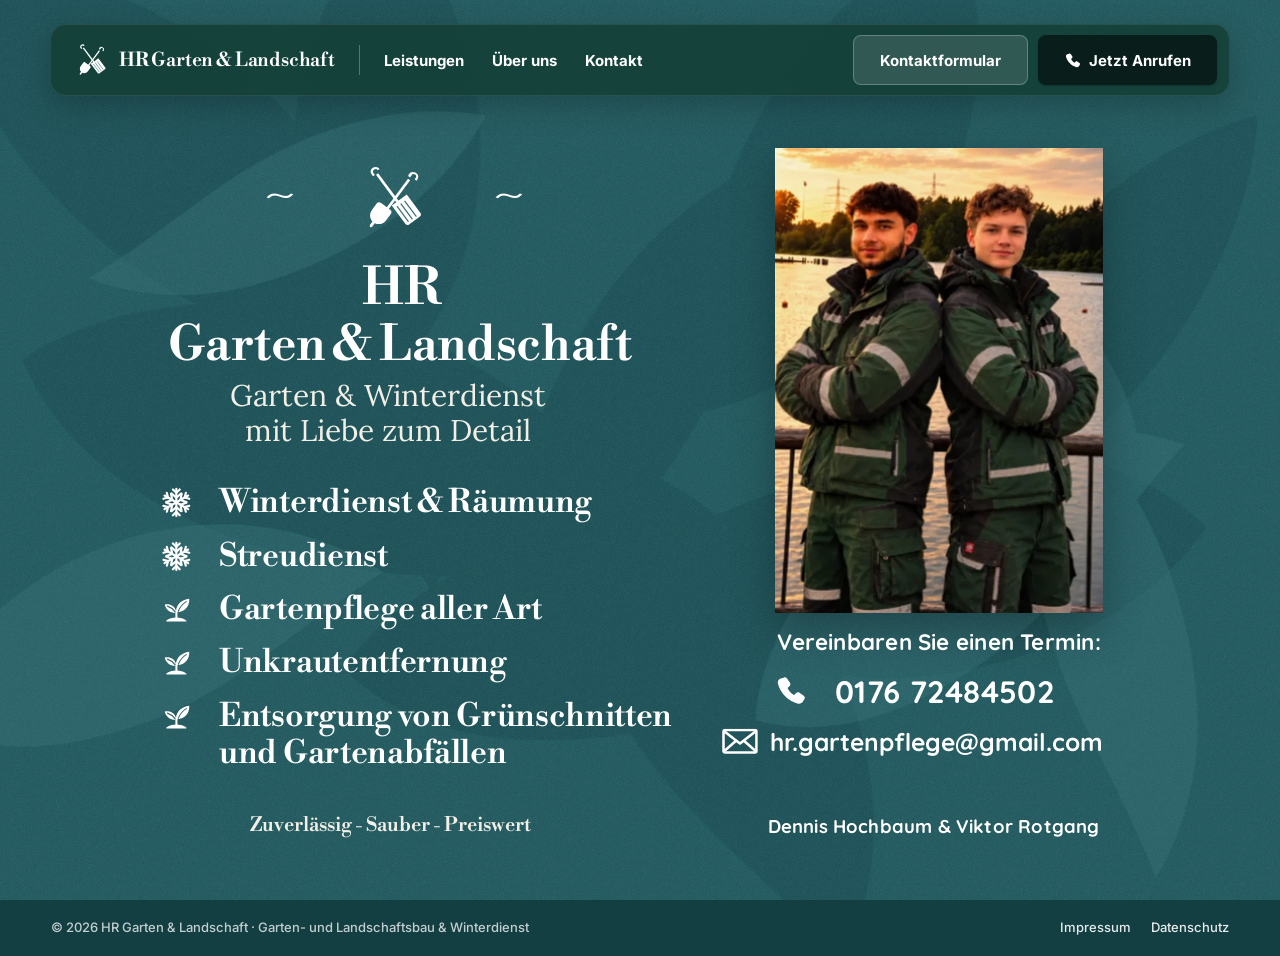
==== index.html @ 7cdb55f4 "Landingpage HR Garten & Landschaft Flyer als responsive Startseite, Kopfzeile im Stil von romas-gart" ====
<!DOCTYPE html>
<html lang="de">
<head>
  <meta charset="utf-8">
  <meta name="viewport" content="width=device-width, initial-scale=1">
  <title>HR Garten &amp; Landschaft – Garten- und Landschaftsbau &amp; Winterdienst</title>
  <meta name="description" content="HR Garten & Landschaft – Ihr Garten- und Landschaftsbau- und Winterdienstbetrieb: Winterdienst & Räumung, Streudienst, Gartenpflege aller Art, Unkrautentfernung und Entsorgung von Grünschnitt. Zuverlässig, sauber, preiswert.">
  <meta name="theme-color" content="#1d565b">
  <meta property="og:type" content="website">
  <meta property="og:title" content="HR Garten & Landschaft – Garten- und Landschaftsbau & Winterdienst">
  <meta property="og:description" content="Garten & Winterdienst mit Liebe zum Detail. Jetzt Termin vereinbaren: 0176 72484502">
  <meta property="og:image" content="assets/flyer.jpg">
  <link rel="icon" href="data:image/svg+xml,%3Csvg xmlns='http://www.w3.org/2000/svg' viewBox='0 0 64 64'%3E%3Crect width='64' height='64' rx='14' fill='%231d565b'/%3E%3Cg stroke='%23fff' stroke-width='4' stroke-linecap='round' fill='none'%3E%3Cpath d='M18 14l28 36M46 14L18 50'/%3E%3C/g%3E%3C/svg%3E">

  <link rel="preconnect" href="https://fonts.googleapis.com">
  <link rel="preconnect" href="https://fonts.gstatic.com" crossorigin>
  <link href="https://fonts.googleapis.com/css2?family=Inter:wght@500;700&family=Libre+Bodoni:wght@500;600;700&family=Lora:wght@400;500&family=Quicksand:wght@600;700&display=swap" rel="stylesheet">
  <link rel="stylesheet" href="styles.css">

  <script type="application/ld+json">
  {
    "@context": "https://schema.org",
    "@type": "LandscapingBusiness",
    "name": "HR Garten & Landschaft",
    "description": "Garten- und Landschaftsbau sowie Winterdienst: Winterdienst & Räumung, Streudienst, Gartenpflege, Unkrautentfernung, Entsorgung von Grünschnitt und Gartenabfällen.",
    "telephone": "+49 176 72484502",
    "email": "hr.gartenpflege@gmail.com",
    "founder": [{"@type": "Person", "name": "Dennis Hochbaum"}, {"@type": "Person", "name": "Viktor Rotgang"}],
    "image": "assets/flyer.jpg",
    "priceRange": "€",
    "makesOffer": [
      {"@type": "Offer", "itemOffered": {"@type": "Service", "name": "Winterdienst & Räumung"}},
      {"@type": "Offer", "itemOffered": {"@type": "Service", "name": "Streudienst"}},
      {"@type": "Offer", "itemOffered": {"@type": "Service", "name": "Gartenpflege aller Art"}},
      {"@type": "Offer", "itemOffered": {"@type": "Service", "name": "Unkrautentfernung"}},
      {"@type": "Offer", "itemOffered": {"@type": "Service", "name": "Entsorgung von Grünschnitten und Gartenabfällen"}}
    ]
  }
  </script>
</head>
<body>

  <!-- SVG-Symbole (Icons) -->
  <svg width="0" height="0" style="position:absolute" aria-hidden="true">
    <symbol id="i-snow" viewBox="0 0 48 48">
      <g fill="none" stroke="currentColor" stroke-width="3.2" stroke-linecap="round">
        <g id="arm"><path d="M24 4v40"/><path d="M24 10l-5-5M24 10l5-5M24 17l-7-6M24 17l7-6M24 38l-5 5M24 38l5 5M24 31l-7 6M24 31l7 6"/></g>
        <use href="#arm" transform="rotate(60 24 24)"/>
        <use href="#arm" transform="rotate(-60 24 24)"/>
      </g>
    </symbol>
    <symbol id="i-sprout" viewBox="0 0 48 48">
      <path fill="currentColor" d="M22.6 37.5V29c-7.2.2-13.9-3.8-15.6-12.2 7.9-1.3 14.6 2.2 16.4 9.2 1.3-8.8 7.5-16 19.6-17.5.6 11.3-6.3 18.7-17.4 19.9v9.1z"/>
      <path fill="none" stroke="rgba(29,86,91,.9)" stroke-width="1.6" stroke-linecap="round" d="M11 19.3c4.4 1.5 8.4 4.2 11.3 8.4M38.6 12.7c-5.3 3.2-9.3 7.9-11.7 14.2"/>
      <path fill="currentColor" d="M9 40.6c4-3.2 9-4.6 15-4.6s11 1.4 15 4.6c-.2 1-1 1.4-2.2 1.4H11.2c-1.2 0-2-.4-2.2-1.4z"/>
    </symbol>
    <symbol id="i-phone" viewBox="0 0 48 48">
      <path fill="currentColor" d="M14.2 4.6c1.6-.9 3.6-.5 4.7 1l4.5 6.4c1 1.5.9 3.5-.4 4.8l-3.1 3.1c1.9 4.3 5.2 8 9.5 10.4l3.2-3c1.3-1.2 3.3-1.4 4.8-.4l6.3 4.3c1.6 1.1 2 3.2 1 4.8l-2.2 3.7c-1.5 2.4-4.3 3.7-7.1 3.1C21.9 39.8 9.2 27.4 5.8 13.6c-.7-2.8.5-5.7 2.9-7.2z"/>
    </symbol>
    <symbol id="i-mail" viewBox="0 0 48 34">
      <g fill="none" stroke="currentColor" stroke-width="3.4" stroke-linejoin="round">
        <rect x="2" y="2" width="44" height="30" rx="2"/>
        <path d="M2 3l22 17L46 3M2 31l16-14M46 31L30 17"/>
      </g>
    </symbol>
    <symbol id="i-tools" viewBox="0 0 120 120">
      <!-- Spaten (links unten → rechts oben) -->
      <g fill="currentColor">
        <path d="M86 18a9 9 0 0 1 16 8l-2.4 3.2-3.3-2.4 2.3-3.1a4.4 4.4 0 0 0-8.3-3.3l-2.3 3.1-3.2-2.4z"/>
        <path d="M84.5 25.8l3.8 2.8-38.6 52-3.8-2.8z"/>
        <path d="M39.8 71.3l13.4 9.9c2.2 1.6 2.6 4.7 1 6.9l-8.7 11.7c-4.8 6.4-13 8.3-19.9 5l-4.5 6c-.9 1.2-2.6 1.4-3.7.6s-1.4-2.6-.5-3.7l4.4-6c-5.2-5.6-5.7-14-.9-20.4l8.7-11.8c1.7-2.2 4.8-2.7 7-1z"/>
      </g>
      <!-- Schneeschaufel (rechts unten → links oben) -->
      <g fill="currentColor">
        <path d="M18 14a9 9 0 0 1 16-5.7l-3.3 2.4a4.4 4.4 0 0 0-7.4 5.1l2.3 3.1-3.3 2.4-2.3-3.1A9 9 0 0 1 18 14z"/>
        <path d="M27.6 18.8l3.8-2.8 39.4 53.1-3.8 2.8z"/>
      </g>
      <path fill="currentColor" d="M63.6 67.6l18.7-13.9 24.4 32.8c1.5 2 1.1 4.8-.9 6.3L86.3 107c-2 1.5-4.8 1.1-6.3-.9L55.6 73.3z"/>
      <g stroke="rgba(29,86,91,.85)" stroke-width="2.2" stroke-linecap="round">
        <path d="M72 70.5l19.8 26.6M79 65.8l19.8 26.6M65.5 75.3l19.4 26.1"/>
      </g>
    </symbol>
  </svg>

  <!-- ============ Kopfzeile ============ -->
  <header class="site-header" id="top">
    <div class="header-bar">
      <a class="brand" href="#top" aria-label="HR Garten & Landschaft – Startseite">
        <svg class="brand-icon" aria-hidden="true"><use href="#i-tools"/></svg>
        <span class="brand-text"><strong>HR</strong> Garten &amp; Landschaft</span>
      </a>
      <span class="header-divider" aria-hidden="true"></span>
      <nav class="header-nav" aria-label="Hauptnavigation">
        <a href="#leistungen">Leistungen</a>
        <a href="#team">Über uns</a>
        <button type="button" class="nav-link-btn" data-open-contact>Kontakt</button>
      </nav>
      <div class="header-actions">
        <button type="button" class="btn btn-ghost" data-open-contact>
          <span class="btn-label-long">Kontaktformular</span><span class="btn-label-short">Kontakt</span>
        </button>
        <a class="btn btn-dark" href="tel:+4917672484502">
          <svg class="btn-icon" aria-hidden="true"><use href="#i-phone"/></svg>
          <span>Jetzt Anrufen</span>
        </a>
      </div>
    </div>
  </header>

  <!-- ============ Flyer ============ -->
  <main id="main">
    <section class="flyer" aria-label="HR Garten &amp; Landschaft – Garten- und Landschaftsbau und Winterdienst">
      <div class="flyer-bg" aria-hidden="true">
        <svg class="leaves" viewBox="0 0 2000 1400" preserveAspectRatio="xMidYMid slice">
          <defs>
            <!-- gestreiftes Palmblatt -->
            <g id="leaf">
              <path d="M0 0C120-60 320-40 460 60 560 130 620 230 640 330 520 300 380 300 260 250 120 190 30 110 0 0z"/>
              <g fill="none" stroke-width="22" stroke-linecap="round">
                <path d="M40 30C90 10 150 0 200 10M90 80c70-30 150-40 220-20M150 130c80-30 180-30 260 0M220 180c80-20 170-10 250 30M300 230c70-10 150 10 220 50"/>
              </g>
            </g>
            <g id="leaf2">
              <path d="M0 0c60 120 60 280 10 420-30 90-90 160-150 200 10-120-10-240 10-350C-110 150-60 60 0 0z"/>
            </g>
            <filter id="paper" x="0" y="0" width="100%" height="100%">
              <feTurbulence type="fractalNoise" baseFrequency=".9" numOctaves="3" seed="7" result="n"/>
              <feColorMatrix type="matrix" values="0 0 0 0 1  0 0 0 0 1  0 0 0 0 1  0 0 0 .09 0"/>
            </filter>
          </defs>

          <!-- dunkle Blätter -->
          <g fill="#154a4f" stroke="#154a4f" opacity=".55">
            <use href="#leaf" transform="translate(-60 -40) rotate(18) scale(1.3)"/>
            <use href="#leaf" transform="translate(620 -120) rotate(70) scale(1.1)"/>
            <use href="#leaf" transform="translate(40 560) rotate(-8) scale(1.45)"/>
            <use href="#leaf" transform="translate(900 700) rotate(35) scale(1.25)"/>
            <use href="#leaf" transform="translate(1500 -80) rotate(95) scale(1.2)"/>
            <use href="#leaf" transform="translate(1880 820) rotate(150) scale(1.3)"/>
            <use href="#leaf" transform="translate(540 1040) rotate(-30) scale(1.2)"/>
            <use href="#leaf2" transform="translate(1180 260) rotate(20) scale(1.3)"/>
            <use href="#leaf2" transform="translate(360 300) rotate(-40) scale(1.1)"/>
            <use href="#leaf2" transform="translate(1960 180) rotate(30) scale(1.4)"/>
          </g>
          <!-- helle Blätter -->
          <g fill="#2f6d72" stroke="#2f6d72" opacity=".45">
            <use href="#leaf" transform="translate(1180 1120) rotate(-60) scale(1.1)"/>
            <use href="#leaf" transform="translate(-120 1120) rotate(-45) scale(1.05)"/>
            <use href="#leaf2" transform="translate(760 180) rotate(55) scale(1.05)"/>
            <use href="#leaf2" transform="translate(1640 620) rotate(-25) scale(1.2)"/>
            <use href="#leaf" transform="translate(1320 380) rotate(10) scale(.8)"/>
          </g>
          <rect width="2000" height="1400" filter="url(#paper)"/>
        </svg>
      </div>

      <div class="flyer-inner">
        <!-- linke Spalte -->
        <div class="flyer-left">
          <div class="ornament" aria-hidden="true">
            <span class="tilde">~</span>
            <svg class="ornament-icon"><use href="#i-tools"/></svg>
            <span class="tilde">~</span>
          </div>

          <h1 class="title">
            <span class="title-hr">HR</span>
            <span class="title-main">Garten&nbsp;&amp;&nbsp;Landschaft</span>
          </h1>
          <p class="subtitle">Garten &amp; Winterdienst<br>mit Liebe zum Detail</p>
          <p class="visually-hidden">Ihr Betrieb für Garten- und Landschaftsbau und Winterdienst.</p>

          <ul class="services" id="leistungen" aria-label="Unsere Leistungen">
            <li><svg class="svc-icon" aria-hidden="true"><use href="#i-snow"/></svg><span>Winterdienst &amp; Räumung</span></li>
            <li><svg class="svc-icon" aria-hidden="true"><use href="#i-snow"/></svg><span>Streudienst</span></li>
            <li><svg class="svc-icon" aria-hidden="true"><use href="#i-sprout"/></svg><span>Gartenpflege aller Art</span></li>
            <li><svg class="svc-icon" aria-hidden="true"><use href="#i-sprout"/></svg><span>Unkrautentfernung</span></li>
            <li><svg class="svc-icon" aria-hidden="true"><use href="#i-sprout"/></svg><span>Entsorgung von Grünschnitten<br>und Gartenabfällen</span></li>
          </ul>

          <p class="tagline">Zuverlässig - Sauber - Preiswert</p>
        </div>

        <!-- rechte Spalte -->
        <div class="flyer-right" id="team">
          <figure class="photo">
            <picture>
              <source srcset="assets/team.webp" type="image/webp">
              <img src="assets/team.jpg" width="603" height="853"
                   alt="Dennis Hochbaum und Viktor Rotgang in grüner Arbeitskleidung am Seeufer bei Sonnenuntergang">
            </picture>
          </figure>

          <div class="contact">
            <p class="contact-lead">Vereinbaren Sie einen Termin:</p>
            <a class="contact-line contact-phone" href="tel:+4917672484502">
              <svg class="c-icon" aria-hidden="true"><use href="#i-phone"/></svg>
              <span>0176 72484502</span>
            </a>
            <a class="contact-line contact-mail" href="mailto:hr.gartenpflege@gmail.com">
              <svg class="c-icon c-icon-mail" aria-hidden="true"><use href="#i-mail"/></svg>
              <span>hr.gartenpflege@gmail.com</span>
            </a>
            <p class="names">Dennis Hochbaum &amp; Viktor Rotgang</p>
          </div>
        </div>
      </div>
    </section>
  </main>

  <footer class="site-footer">
    <span>© <span id="year">2026</span> HR Garten &amp; Landschaft · Garten- und Landschaftsbau &amp; Winterdienst</span>
    <nav aria-label="Rechtliches">
      <a href="impressum.html">Impressum</a>
      <a href="datenschutz.html">Datenschutz</a>
    </nav>
  </footer>

  <!-- ============ Kontaktformular ============ -->
  <dialog class="contact-dialog" id="contact-dialog" aria-labelledby="contact-title">
    <form class="contact-form" id="contact-form" novalidate>
      <button type="button" class="dialog-close" data-close-contact aria-label="Schließen">&times;</button>
      <h2 id="contact-title">Kontakt aufnehmen</h2>
      <p class="form-intro">Schreiben Sie uns – wir melden uns schnellstmöglich bei Ihnen zurück.</p>

      <div class="form-grid">
        <label class="field">
          <span>Name *</span>
          <input name="name" type="text" autocomplete="name" required>
        </label>
        <label class="field">
          <span>Telefon</span>
          <input name="telefon" type="tel" autocomplete="tel">
        </label>
        <label class="field field-full">
          <span>E-Mail *</span>
          <input name="email" type="email" autocomplete="email" required>
        </label>
        <label class="field field-full">
          <span>Adresse / Ort des Einsatzes</span>
          <input name="adresse" type="text" autocomplete="street-address">
        </label>
        <label class="field field-full">
          <span>Worum geht es?</span>
          <select name="leistung">
            <option>Winterdienst &amp; Räumung</option>
            <option>Streudienst</option>
            <option>Gartenpflege aller Art</option>
            <option>Unkrautentfernung</option>
            <option>Entsorgung von Grünschnitt / Gartenabfällen</option>
            <option>Sonstiges</option>
          </select>
        </label>
        <label class="field field-full">
          <span>Nachricht *</span>
          <textarea name="nachricht" rows="4" required placeholder="z. B. Grundstücksgröße, gewünschter Zeitraum …"></textarea>
        </label>
        <label class="consent field-full">
          <input type="checkbox" name="datenschutz" required>
          <span>Ich bin damit einverstanden, dass meine Angaben zur Bearbeitung meiner Anfrage verwendet werden (<a href="datenschutz.html" target="_blank">Datenschutz</a>). *</span>
        </label>
        <!-- Spam-Schutz (für Menschen unsichtbar) -->
        <input type="text" name="_honey" class="visually-hidden" tabindex="-1" autocomplete="off">
      </div>

      <p class="form-status" id="form-status" role="status" aria-live="polite"></p>
      <button type="submit" class="btn btn-submit">Anfrage senden</button>
    </form>
  </dialog>

  <script src="script.js"></script>
</body>
</html>
---- styles.css ----
/* ==========================================================
   HR Garten & Landschaft – Landingpage
   ========================================================== */

:root {
  --teal: #1d565b;
  --teal-deep: #174a4f;
  --teal-light: #2a6a70;
  --cream: #fbf8f1;
  --white: #ffffff;
  --header-bg: rgba(20, 62, 50, 0.82);
  --header-btn: rgba(0, 0, 0, 0.55);
  --ink: #1b2b2c;

  --f-serif: "Libre Bodoni", "Bodoni 72", Didot, Georgia, serif;
  --f-sub: "Lora", Georgia, serif;
  --f-round: "Quicksand", "Avenir Next", system-ui, sans-serif;
  --f-ui: "Inter", system-ui, -apple-system, "Segoe UI", sans-serif;
}

*,
*::before,
*::after { box-sizing: border-box; }

html { scroll-behavior: smooth; }

body {
  margin: 0;
  background: var(--teal);
  color: var(--cream);
  font-family: var(--f-ui);
  -webkit-font-smoothing: antialiased;
  text-rendering: optimizeLegibility;
}

img, svg { display: block; }

a { color: inherit; }

.visually-hidden {
  position: absolute !important;
  width: 1px; height: 1px;
  overflow: hidden;
  clip: rect(0 0 0 0);
  white-space: nowrap;
}

/* ---------------- Kopfzeile (Stil wie romas-gartenbau.de) ---------------- */

.site-header {
  position: fixed;
  inset: 24px 24px auto 24px;
  z-index: 50;
  display: flex;
  justify-content: center;
  pointer-events: none;
}

.header-bar {
  pointer-events: auto;
  width: 100%;
  max-width: 1180px;
  min-height: 72px;
  display: flex;
  align-items: center;
  gap: 24px;
  padding: 10px 12px 10px 24px;
  background: var(--header-bg);
  border: 1px solid rgba(255, 255, 255, 0.08);
  border-radius: 16px;
  box-shadow: 0 10px 30px rgba(0, 0, 0, 0.22);
  -webkit-backdrop-filter: blur(12px) saturate(1.2);
  backdrop-filter: blur(12px) saturate(1.2);
  transition: background .25s ease, box-shadow .25s ease;
}

.site-header.is-scrolled .header-bar {
  background: rgba(16, 52, 42, 0.94);
  box-shadow: 0 12px 34px rgba(0, 0, 0, 0.32);
}

.brand {
  display: flex;
  align-items: center;
  gap: 10px;
  text-decoration: none;
  color: var(--white);
  flex-shrink: 0;
}

.brand-icon { width: 34px; height: 34px; color: var(--white); }

.brand-text {
  font-family: var(--f-serif);
  font-weight: 600;
  font-size: 19px;
  letter-spacing: -0.01em;
  white-space: nowrap;
}

.header-divider {
  width: 1px;
  height: 30px;
  background: rgba(255, 255, 255, 0.28);
}

.header-nav {
  display: flex;
  align-items: center;
  gap: 28px;
  margin-right: auto;
}

.header-nav a,
.nav-link-btn {
  font: 700 15px/1 var(--f-ui);
  color: var(--white);
  text-decoration: none;
  background: none;
  border: 0;
  padding: 8px 0;
  cursor: pointer;
  position: relative;
}

.header-nav a::after,
.nav-link-btn::after {
  content: "";
  position: absolute;
  left: 0; right: 0; bottom: 2px;
  height: 2px;
  background: currentColor;
  transform: scaleX(0);
  transform-origin: left;
  transition: transform .2s ease;
}

.header-nav a:hover::after,
.nav-link-btn:hover::after,
.header-nav a:focus-visible::after,
.nav-link-btn:focus-visible::after { transform: scaleX(1); }

.header-actions { display: flex; align-items: center; gap: 10px; }

.btn {
  display: inline-flex;
  align-items: center;
  justify-content: center;
  gap: 8px;
  min-height: 50px;
  padding: 7px 26px;
  border-radius: 8px;
  font: 700 15px/1 var(--f-ui);
  text-decoration: none;
  cursor: pointer;
  border: 0;
  transition: transform .15s ease, background .2s ease, box-shadow .2s ease;
}

.btn:active { transform: translateY(1px); }

.btn-dark {
  background: var(--header-btn);
  color: var(--white);
  box-shadow: 0 0.5px 1.1px rgba(0,0,0,.12), 0 1.3px 2.8px rgba(0,0,0,.17);
}
.btn-dark:hover { background: rgba(0, 0, 0, 0.72); }

.btn-ghost {
  background: rgba(255, 255, 255, 0.12);
  color: var(--white);
  border: 1px solid rgba(255, 255, 255, 0.25);
}
.btn-ghost:hover { background: rgba(255, 255, 255, 0.2); }

.btn-icon { width: 17px; height: 17px; }

.btn-label-short { display: none; }

:focus-visible { outline: 2px solid #f3d9a4; outline-offset: 3px; }

/* ---------------- Flyer ---------------- */

.flyer {
  position: relative;
  min-height: 100vh;
  min-height: 100svh;
  overflow: hidden;
  background: var(--teal);
  padding: 128px clamp(16px, 4vw, 64px) 48px;
  display: flex;
  align-items: center;
}

.flyer-bg { position: absolute; inset: 0; }
.leaves { width: 100%; height: 100%; }

.flyer-inner {
  position: relative;
  width: 100%;
  max-width: 1320px;
  margin: 0 auto;
  display: grid;
  grid-template-columns: 1.15fr 1fr;
  gap: clamp(24px, 4vw, 72px);
  align-items: stretch;
}

/* linke Spalte */
.flyer-left {
  display: flex;
  flex-direction: column;
  padding-left: clamp(0px, 3vw, 48px);
}

.ornament {
  display: flex;
  align-items: center;
  justify-content: center;
  gap: clamp(40px, 6vw, 96px);
  width: min(100%, 560px);
  margin-bottom: clamp(18px, 3vw, 40px);
}

.tilde {
  font-family: var(--f-serif);
  font-size: clamp(40px, 4.4vw, 64px);
  line-height: 1;
  color: var(--white);
  transform: translateY(-4px) scaleX(1.4);
}

.ornament-icon { width: clamp(64px, 6.5vw, 100px); height: clamp(64px, 6.5vw, 100px); color: var(--white); }

.title {
  margin: 0;
  font-family: var(--f-serif);
  font-weight: 600;
  color: var(--white);
  width: min(100%, 560px);
  text-align: center;
  line-height: 1.05;
  letter-spacing: -0.015em;
}

.title-hr {
  display: block;
  font-size: clamp(44px, 4.8vw, 72px);
  margin-bottom: clamp(8px, 1.2vw, 18px);
}

.title-main {
  display: block;
  font-size: clamp(38px, 4.6vw, 68px);
  white-space: nowrap;
}

.subtitle {
  width: min(100%, 560px);
  margin: clamp(14px, 1.8vw, 26px) 0 0;
  text-align: center;
  font-family: var(--f-sub);
  font-size: clamp(22px, 2.5vw, 36px);
  line-height: 1.22;
  color: #f1efe6;
}

.services {
  list-style: none;
  margin: clamp(32px, 4.5vw, 64px) 0 0;
  padding: 0;
  display: grid;
  gap: clamp(14px, 1.9vw, 28px);
  scroll-margin-top: 140px;
}

.services li {
  display: grid;
  grid-template-columns: clamp(38px, 3.4vw, 52px) 1fr;
  align-items: start;
  gap: clamp(16px, 2.6vw, 38px);
  font-family: var(--f-serif);
  font-weight: 600;
  font-size: clamp(22px, 2.55vw, 38px);
  line-height: 1.12;
  color: var(--white);
  letter-spacing: -0.01em;
}

.svc-icon {
  width: 100%;
  height: auto;
  aspect-ratio: 1;
  color: var(--white);
  margin-top: -0.02em;
}

.tagline {
  width: min(100%, 560px);
  margin: clamp(28px, 4vw, 56px) 0 0;
  text-align: center;
  font-family: var(--f-serif);
  font-weight: 600;
  font-size: clamp(16px, 1.55vw, 22px);
  color: #f1efe6;
}

/* rechte Spalte */
.flyer-right {
  display: flex;
  flex-direction: column;
  align-items: center;
  scroll-margin-top: 120px;
}

.photo {
  margin: 0;
  width: min(100%, 520px);
  aspect-ratio: 603 / 853;
  box-shadow: 0 16px 40px rgba(0, 0, 0, 0.3);
}

.photo img {
  width: 100%;
  height: 100%;
  object-fit: cover;
}

.contact {
  width: 100%;
  display: flex;
  flex-direction: column;
  align-items: center;
  margin-top: clamp(22px, 2.6vw, 36px);
  font-family: var(--f-round);
  font-weight: 700;
  color: var(--white);
}

.contact-lead {
  margin: 0 0 clamp(14px, 1.8vw, 24px);
  font-size: clamp(19px, 2vw, 29px);
  letter-spacing: 0.01em;
}

.contact-line {
  display: grid;
  grid-template-columns: clamp(40px, 3.6vw, 56px) auto;
  align-items: center;
  gap: clamp(14px, 2vw, 28px);
  text-decoration: none;
}

.contact-line:hover span { text-decoration: underline; text-underline-offset: 5px; text-decoration-thickness: 2px; }

.contact-phone { font-size: clamp(28px, 3vw, 44px); letter-spacing: 0.01em; }
.contact-mail  { font-size: clamp(18px, 2vw, 30px); margin-top: clamp(8px, 1.2vw, 16px); }

.c-icon { width: 100%; height: auto; aspect-ratio: 1; color: var(--white); }
.c-icon-mail { aspect-ratio: 48 / 34; }

.names {
  margin: clamp(28px, 4vw, 56px) 0 0;
  font-size: clamp(15px, 1.5vw, 22px);
  letter-spacing: 0.01em;
}

/* ---------------- Footer ---------------- */

.site-footer {
  display: flex;
  flex-wrap: wrap;
  gap: 8px 24px;
  justify-content: space-between;
  align-items: center;
  padding: 18px clamp(16px, 4vw, 64px);
  background: #133f43;
  color: rgba(255, 255, 255, 0.75);
  font: 500 13px/1.5 var(--f-ui);
}

.site-footer nav { display: flex; gap: 20px; }
.site-footer a { color: rgba(255, 255, 255, 0.9); text-decoration: none; }
.site-footer a:hover { text-decoration: underline; }

/* ---------------- Kontaktformular (Dialog) ---------------- */

.contact-dialog {
  width: min(560px, calc(100vw - 32px));
  max-height: calc(100dvh - 32px);
  padding: 0;
  border: 0;
  border-radius: 18px;
  background: var(--cream);
  color: var(--ink);
  box-shadow: 0 30px 80px rgba(0, 0, 0, 0.45);
}

.contact-dialog::backdrop {
  background: rgba(8, 28, 30, 0.6);
  -webkit-backdrop-filter: blur(4px);
  backdrop-filter: blur(4px);
}

.contact-dialog[open] { animation: dialog-in .22s ease-out; }

@keyframes dialog-in {
  from { opacity: 0; transform: translateY(12px) scale(.98); }
  to   { opacity: 1; transform: none; }
}

.contact-form { position: relative; padding: 32px clamp(20px, 5vw, 36px) 30px; }

.contact-form h2 {
  margin: 0 0 6px;
  font-family: var(--f-serif);
  font-weight: 600;
  font-size: 30px;
  color: var(--teal);
}

.form-intro { margin: 0 0 22px; font: 500 15px/1.5 var(--f-ui); color: #4a5b5c; }

.dialog-close {
  position: absolute;
  top: 14px; right: 14px;
  width: 40px; height: 40px;
  border: 0;
  border-radius: 50%;
  background: rgba(29, 86, 91, 0.08);
  color: var(--teal);
  font-size: 26px;
  line-height: 1;
  cursor: pointer;
}
.dialog-close:hover { background: rgba(29, 86, 91, 0.16); }

.form-grid {
  display: grid;
  grid-template-columns: 1fr 1fr;
  gap: 14px 14px;
}

.field { display: flex; flex-direction: column; gap: 6px; }
.field-full { grid-column: 1 / -1; }

.field > span { font: 700 13px/1 var(--f-ui); color: #2f4546; }

.field input,
.field select,
.field textarea {
  width: 100%;
  font: 500 16px/1.4 var(--f-ui);
  color: var(--ink);
  background: var(--white);
  border: 1.5px solid #cfd8d6;
  border-radius: 10px;
  padding: 11px 13px;
  transition: border-color .15s ease, box-shadow .15s ease;
}

.field textarea { resize: vertical; min-height: 104px; }

.field input:focus,
.field select:focus,
.field textarea:focus {
  outline: none;
  border-color: var(--teal);
  box-shadow: 0 0 0 3px rgba(29, 86, 91, 0.18);
}

.field .is-invalid,
.field input[aria-invalid="true"],
.field textarea[aria-invalid="true"] { border-color: #b3261e; }

.consent {
  display: flex;
  gap: 10px;
  align-items: flex-start;
  font: 500 13px/1.45 var(--f-ui);
  color: #4a5b5c;
}
.consent input { margin-top: 2px; width: 18px; height: 18px; accent-color: var(--teal); flex-shrink: 0; }
.consent a { color: var(--teal); }
.consent.is-invalid span { color: #b3261e; }

.form-status { min-height: 1.4em; margin: 16px 0 12px; font: 600 14px/1.4 var(--f-ui); }
.form-status.is-error { color: #b3261e; }
.form-status.is-ok { color: #1f6b3a; }

.btn-submit {
  width: 100%;
  background: var(--teal);
  color: var(--white);
  font-size: 16px;
}
.btn-submit:hover { background: var(--teal-deep); }
.btn-submit[disabled] { opacity: .6; cursor: progress; }

/* ---------------- Responsive ---------------- */

@media (max-width: 1080px) {
  .header-nav { display: none; }
  .header-divider { display: none; }
  .header-actions { margin-left: auto; }
}

@media (max-width: 900px) {
  .flyer { padding-top: 120px; }
  .flyer-inner { grid-template-columns: 1fr; gap: 48px; }
  .flyer-left { padding-left: 0; align-items: center; }
  .services { justify-self: center; }
  .photo { width: min(100%, 440px); }
}

@media (max-width: 600px) {
  .site-header { inset: 12px 12px auto 12px; }
  .header-bar { min-height: 60px; padding: 8px 8px 8px 14px; gap: 10px; border-radius: 14px; }
  .brand-icon { width: 28px; height: 28px; }
  .brand { gap: 8px; }
  .brand-text { font-size: 14.5px; }
  .header-actions { gap: 6px; }
  .brand-text strong { font-weight: 700; }
  .btn { min-height: 44px; padding: 6px 12px; font-size: 14px; }
  .btn-label-long { display: none; }
  .btn-label-short { display: inline; }
  .btn-dark span { display: none; }
  .btn-dark { padding: 6px 13px; }
  .btn-icon { width: 18px; height: 18px; }
  .flyer { padding-top: 104px; }
  .title-main { white-space: normal; }
  .services li { gap: 14px; }
  .form-grid { grid-template-columns: 1fr; }
}

@media (max-width: 370px) {
  .brand-text { font-size: 13px; }
  .brand-icon { width: 24px; height: 24px; }
}

@media (prefers-reduced-motion: reduce) {
  html { scroll-behavior: auto; }
  .contact-dialog[open] { animation: none; }
}

/* ---------------- Desktop: Flyer 1:1 ----------------
   Der Flyer wird als Fläche im Originalformat (2000 × 1403) gesetzt.
   Alle Positionen/Schriftgrößen in cqw (1cqw = 20 px im Original),
   so skaliert alles proportional und passt immer komplett auf den Bildschirm. */

@media (min-width: 901px) and (min-aspect-ratio: 5/4) {
  .flyer {
    padding: 112px 24px 20px;
    justify-content: center;
  }

  .flyer-inner {
    display: block;
    width: min(100%, calc((100vh - 136px) * 1.4255));
    width: min(100%, calc((100svh - 136px) * 1.4255));
    max-width: none;
    aspect-ratio: 2000 / 1403;
    container-type: inline-size;
    margin: 0 auto;
    padding: 0;
  }

  .flyer-left,
  .flyer-right,
  .contact { display: contents; }

  .flyer-inner > * > *,
  .contact > *, .title > * { position: absolute; margin: 0; }

  /* zentriert an (x, y) */
  .ornament,
  .title-hr, .title-main,
  .subtitle, .tagline,
  .contact-lead, .names { transform: translate(-50%, -50%); }

  .ornament    { left: 27.5cqw; top: 7.75cqw; width: auto; gap: 6.5cqw; }
  .tilde       { font-size: 3.6cqw; transform: translateY(-.3cqw) scaleX(1.5); }
  .ornament-icon { width: 6.2cqw; height: 6.2cqw; }

  .title       { display: contents; }
  .title-hr    { left: 28.1cqw; top: 16.2cqw; font-size: 4.7cqw; line-height: 1; }
  .title-main  { left: 28cqw;   top: 21.3cqw; font-size: 4.45cqw; line-height: 1; }

  .subtitle    { left: 26.9cqw; top: 27.4cqw; width: auto; white-space: nowrap;
                 font-size: 2.75cqw; line-height: 3.15cqw; }

  .services    { left: 6cqw; top: 34cqw; gap: 1.45cqw; }
  .services li { grid-template-columns: 3cqw auto; gap: 2.4cqw;
                 font-size: 2.95cqw; line-height: 3.45cqw; white-space: nowrap; }
  .svc-icon    { margin-top: .2cqw; }

  .tagline     { left: 27.1cqw; top: 65.3cqw; width: auto; white-space: nowrap; font-size: 1.8cqw; }

  .photo       { left: 62.4cqw; top: 3.15cqw; width: 30.2cqw; height: 42.7cqw; }

  .contact-lead  { left: 77.5cqw; top: 48.5cqw; white-space: nowrap; font-size: 2.05cqw; }
  .contact-line  { transform: translateY(-50%); }
  .contact-phone { left: 62.35cqw; top: 53cqw;   grid-template-columns: 3cqw auto; gap: 2.6cqw; font-size: 2.85cqw; }
  .contact-mail  { left: 57.6cqw;  top: 57.6cqw; grid-template-columns: 3.3cqw auto; gap: 1.1cqw; font-size: 2.25cqw; }
  .names         { left: 77cqw; top: 65.4cqw; white-space: nowrap; font-size: 1.7cqw; }
}
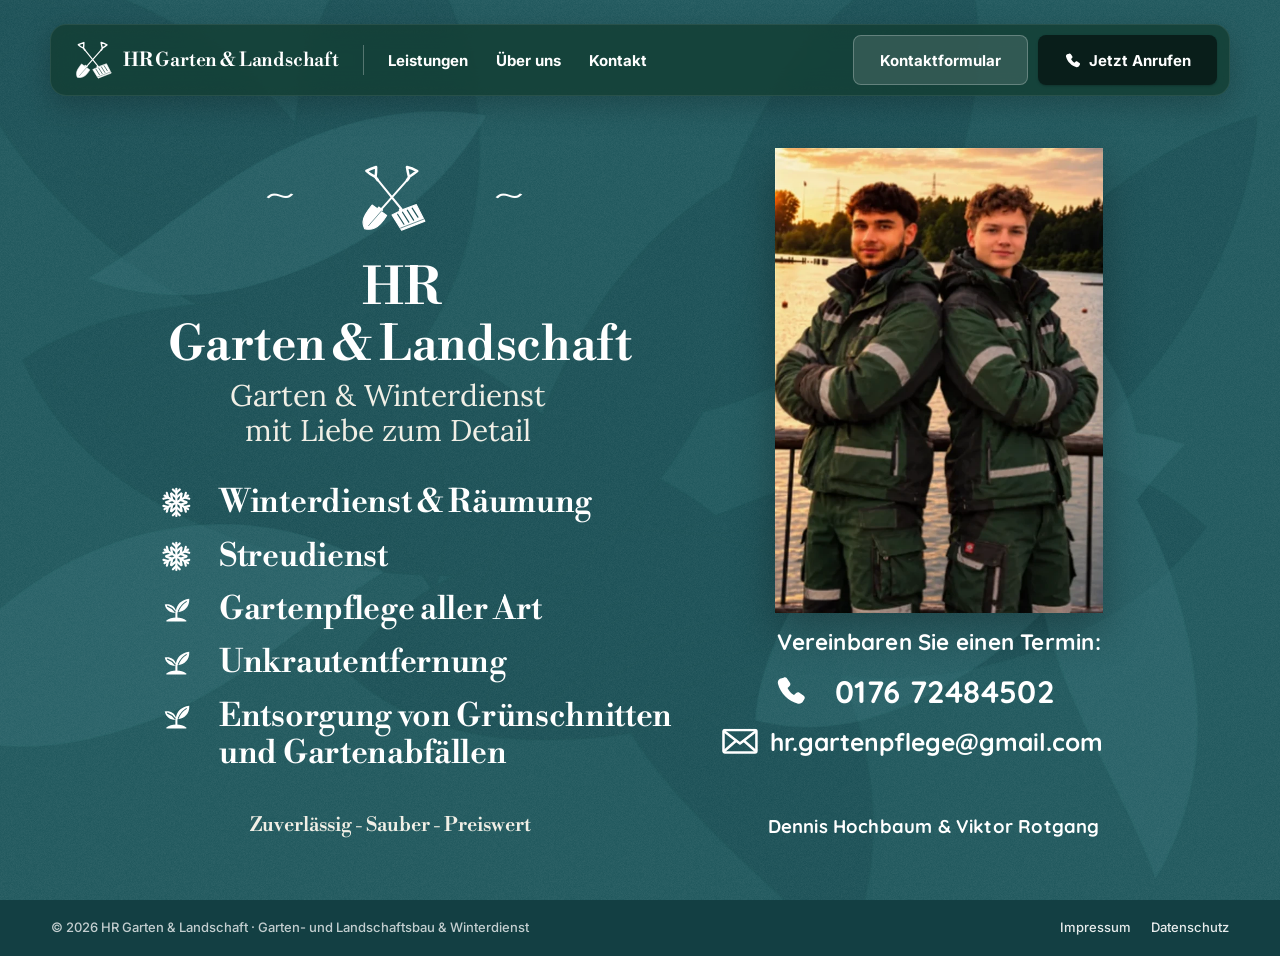
==== commit c0a61b24: "Logo neu gezeichnet: Spaten & Schneeschieber wie im Flyer Co-Authored-By: Claude Opus 5.5 <noreply@a" ====
--- a/index.html
+++ b/index.html
@@ -63,21 +63,30 @@
         <path d="M2 3l22 17L46 3M2 31l16-14M46 31L30 17"/>
       </g>
     </symbol>
-    <symbol id="i-tools" viewBox="0 0 120 120">
-      <!-- Spaten (links unten → rechts oben) -->
-      <g fill="currentColor">
-        <path d="M86 18a9 9 0 0 1 16 8l-2.4 3.2-3.3-2.4 2.3-3.1a4.4 4.4 0 0 0-8.3-3.3l-2.3 3.1-3.2-2.4z"/>
-        <path d="M84.5 25.8l3.8 2.8-38.6 52-3.8-2.8z"/>
-        <path d="M39.8 71.3l13.4 9.9c2.2 1.6 2.6 4.7 1 6.9l-8.7 11.7c-4.8 6.4-13 8.3-19.9 5l-4.5 6c-.9 1.2-2.6 1.4-3.7.6s-1.4-2.6-.5-3.7l4.4-6c-5.2-5.6-5.7-14-.9-20.4l8.7-11.8c1.7-2.2 4.8-2.7 7-1z"/>
-      </g>
-      <!-- Schneeschaufel (rechts unten → links oben) -->
-      <g fill="currentColor">
-        <path d="M18 14a9 9 0 0 1 16-5.7l-3.3 2.4a4.4 4.4 0 0 0-7.4 5.1l2.3 3.1-3.3 2.4-2.3-3.1A9 9 0 0 1 18 14z"/>
-        <path d="M27.6 18.8l3.8-2.8 39.4 53.1-3.8 2.8z"/>
-      </g>
-      <path fill="currentColor" d="M63.6 67.6l18.7-13.9 24.4 32.8c1.5 2 1.1 4.8-.9 6.3L86.3 107c-2 1.5-4.8 1.1-6.3-.9L55.6 73.3z"/>
-      <g stroke="rgba(29,86,91,.85)" stroke-width="2.2" stroke-linecap="round">
-        <path d="M72 70.5l19.8 26.6M79 65.8l19.8 26.6M65.5 75.3l19.4 26.1"/>
+    <!-- Logo: Spaten & Schneeschieber gekreuzt (Aussparungen per Maske → transparent) -->
+    <mask id="tools-cut" maskUnits="userSpaceOnUse" x="0" y="0" width="760" height="780">
+      <rect width="760" height="780" fill="#fff"/>
+      <g fill="none" stroke="#000" stroke-linecap="round">
+        <path d="M244 530L104 690" stroke-width="7"/>
+        <path d="M419 566l68 108M472 544l68 108M524 522l68 108M577 500l62 98" stroke-width="13"/>
+        <path d="M452 716L700 620" stroke-width="7"/>
+      </g>
+    </mask>
+    <symbol id="i-tools" viewBox="30 24 704 732">
+      <g mask="url(#tools-cut)">
+        <g fill="none" stroke="currentColor" stroke-linecap="round" stroke-linejoin="round">
+          <path d="M80 96Q132 70 186 54Q188 110 180 162Q125 140 80 96Z" stroke-width="27"/>
+          <path d="M520 54Q575 66 632 98Q590 132 542 162Q528 110 520 54Z" stroke-width="27"/>
+          <path d="M184 170L202 194M540 172L522 196" stroke-width="30"/>
+          <path d="M205 195L462 512" stroke-width="22"/>
+          <path d="M522 196L236 518" stroke-width="22"/>
+        </g>
+        <g fill="currentColor" stroke="currentColor" stroke-linejoin="round" stroke-width="12">
+          <path d="M142 466L300 580C270 630 230 690 170 715C130 732 90 730 60 722C40 680 40 620 70 570C90 535 115 500 142 466Z"/>
+          <path d="M214 488L256 520L240 534L202 505Z"/>
+          <path d="M358 574Q488 505 622 462L714 642L462 740Z"/>
+          <path d="M446 505L480 530L470 545L436 520Z"/>
+        </g>
       </g>
     </symbol>
   </svg>
--- a/styles.css
+++ b/styles.css
@@ -88,7 +88,7 @@
   flex-shrink: 0;
 }
 
-.brand-icon { width: 34px; height: 34px; color: var(--white); }
+.brand-icon { width: 38px; height: 38px; color: var(--white); }
 
 .brand-text {
   font-family: var(--f-serif);
